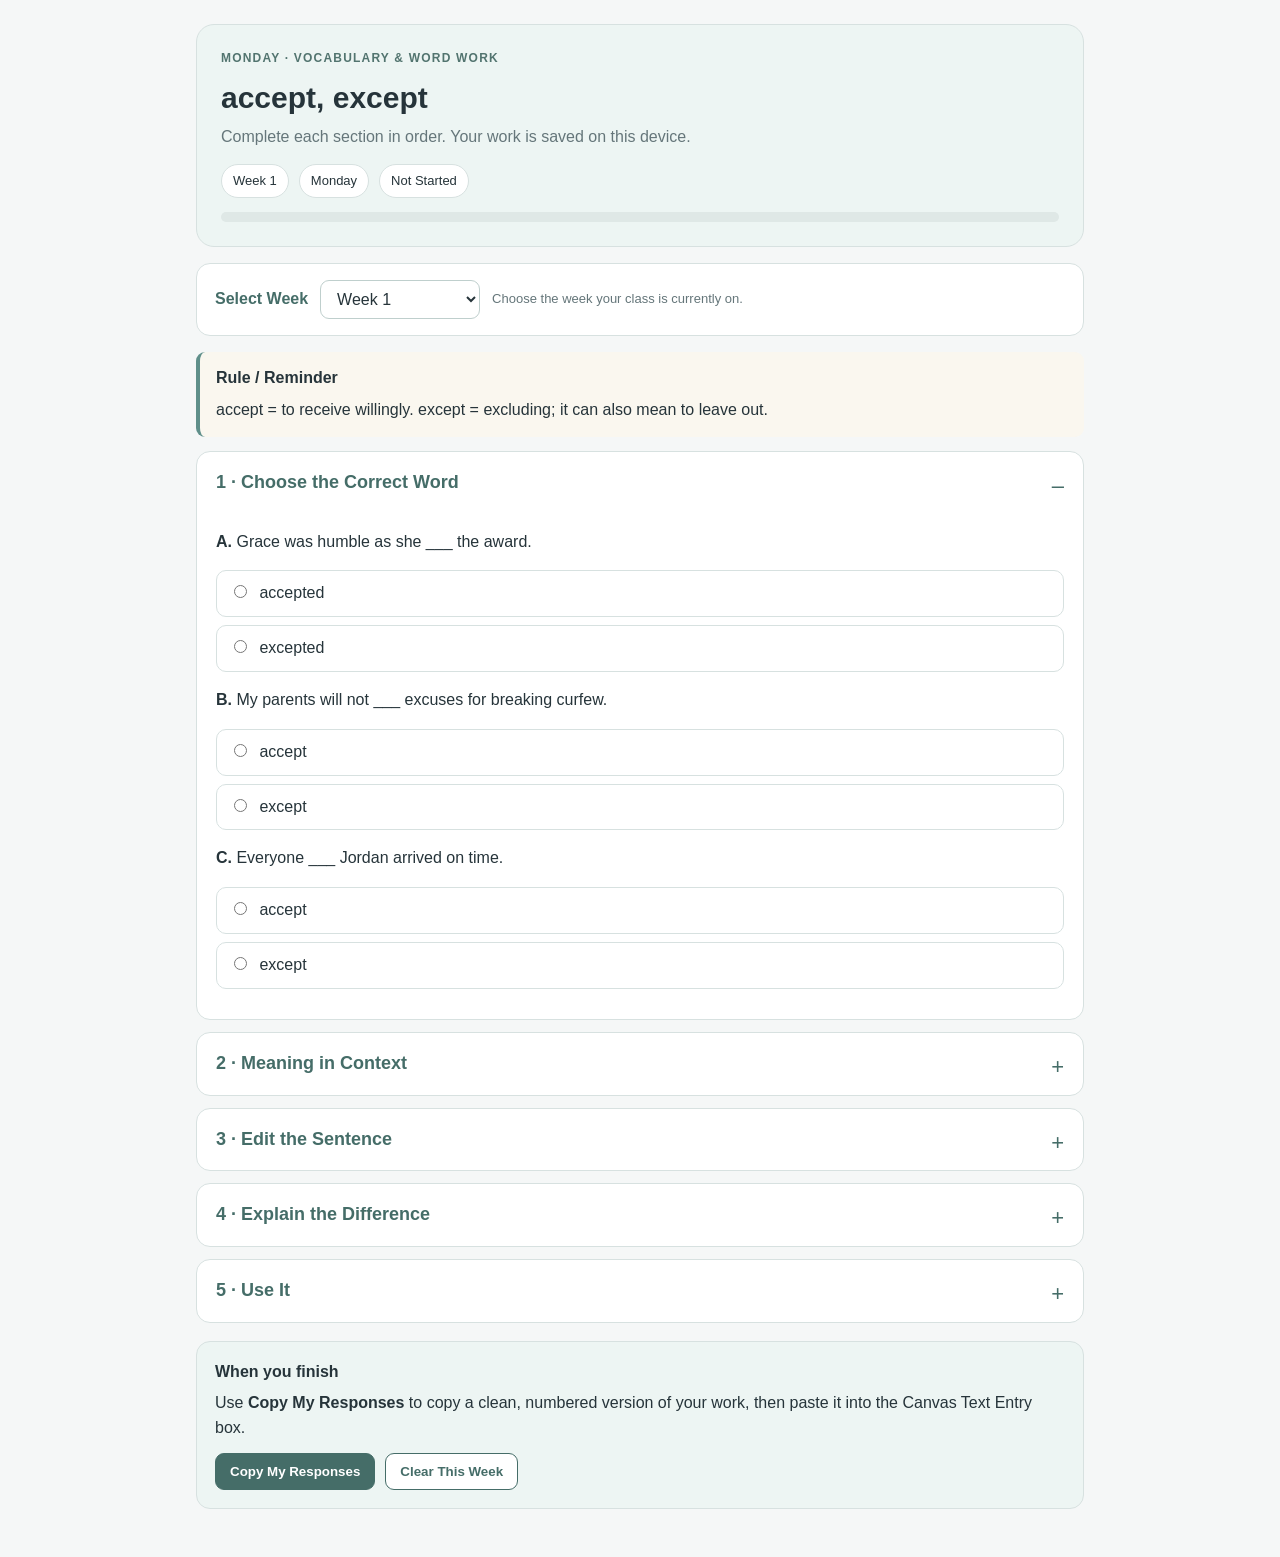
==== index.html @ 2a938ed7 "Add files via upload" ====
<!doctype html>
<html lang="en">
<head>
<meta charset="utf-8"><meta name="viewport" content="width=device-width,initial-scale=1">
<title>Monday — Vocabulary & Word Work</title>
<style>
:root{--ink:#26343a;--muted:#65767a;--line:#d7e1e0;--soft:#edf5f3;--cream:#faf7ef;--panel:#fff;--accent:#456d68;--accent2:#5f8f8a}
*{box-sizing:border-box}body{margin:0;background:#f5f7f7;color:var(--ink);font-family:Arial,Helvetica,sans-serif;line-height:1.55}.wrap{max-width:920px;margin:auto;padding:24px 16px 48px}.hero{background:var(--soft);border:1px solid var(--line);border-radius:18px;padding:24px;margin-bottom:16px}.kicker{font-size:12px;font-weight:800;letter-spacing:1.2px;text-transform:uppercase;color:#52746f}h1{font-size:30px;margin:7px 0 4px}.sub{margin:0;color:var(--muted)}.meta{margin-top:14px;display:flex;gap:10px;flex-wrap:wrap}.pill{background:#fff;border:1px solid var(--line);border-radius:999px;padding:6px 11px;font-size:13px}.progress-shell{height:10px;background:#dfe8e6;border-radius:999px;overflow:hidden;margin-top:14px}.progress{height:100%;width:0;background:var(--accent2);transition:width .2s}.note{background:var(--cream);border-left:4px solid var(--accent2);padding:14px 16px;border-radius:9px;margin:14px 0}.card{background:#fff;border:1px solid var(--line);border-radius:14px;margin:12px 0;overflow:hidden}.card summary{padding:17px 19px;cursor:pointer;font-weight:800;font-size:18px;color:var(--accent);list-style:none}.card summary::-webkit-details-marker{display:none}.card summary:after{content:'+';float:right;font-size:22px;font-weight:400}.card[open] summary:after{content:'–'}.content{padding:0 19px 20px}.options{display:grid;gap:8px;margin:10px 0}.choice{display:block;border:1px solid var(--line);background:#fff;border-radius:10px;padding:10px 12px;cursor:pointer}.choice:hover{background:#f7faf9}.choice input{margin-right:8px}textarea{width:100%;border:1px solid #ccd8d6;border-radius:9px;padding:10px 11px;font:inherit;background:#fff;min-height:84px;resize:vertical}.footerbox{background:var(--soft);border:1px solid var(--line);border-radius:14px;padding:18px;margin-top:18px}.actions{display:flex;gap:10px;flex-wrap:wrap;margin-top:12px}button{border:1px solid var(--accent);background:var(--accent);color:#fff;border-radius:9px;padding:10px 14px;font-weight:800;cursor:pointer}button.secondary{background:#fff;color:var(--accent)}.toast{display:none;margin-top:10px;font-size:13px;color:var(--accent);font-weight:700}.weekpick{background:#fff;border:1px solid var(--line);border-radius:14px;padding:16px 18px;margin-bottom:16px;display:flex;align-items:center;gap:12px;flex-wrap:wrap}.weekpick label{font-weight:800;color:var(--accent)}.weekpick select{min-width:160px;border:1px solid #bfcfcd;border-radius:9px;padding:9px 12px;font:inherit;background:#fff;color:var(--ink)}@media(max-width:600px){h1{font-size:25px}.wrap{padding:14px 10px 36px}.hero{padding:18px}}
</style>
</head>
<body><div class="wrap">
<section class="hero"><div class="kicker">Monday · Vocabulary &amp; Word Work</div><h1 id="title">Loading…</h1><p class="sub">Complete each section in order. Your work is saved on this device.</p><div class="meta"><span class="pill" id="weekPill">Week —</span><span class="pill">Monday</span><span class="pill" id="statusPill">Not Started</span></div><div class="progress-shell"><div class="progress" id="progress"></div></div></section>
<section class="weekpick"><label for="weekSelect">Select Week</label><select id="weekSelect" aria-label="Select week"></select><span style="font-size:13px;color:var(--muted)">Choose the week your class is currently on.</span></section>
<div id="activity"></div>
<section class="footerbox"><strong>When you finish</strong><p style="margin:6px 0 0">Use <strong>Copy My Responses</strong> to copy a clean, numbered version of your work, then paste it into the Canvas Text Entry box.</p><div class="actions"><button id="copyBtn" type="button">Copy My Responses</button><button id="clearBtn" class="secondary" type="button">Clear This Week</button></div><div class="toast" id="toast">Copied! Paste your responses into Canvas.</div></section>
</div>
<script>
const weeks=[
['accept, except','accept = to receive willingly. except = excluding; it can also mean to leave out.',[
['Choose the Correct Word','mcset',[['Grace was humble as she ___ the award.','accepted','excepted'],['My parents will not ___ excuses for breaking curfew.','accept','except'],['Everyone ___ Jordan arrived on time.','accept','except']]],
['Meaning in Context','mc','Which sentence uses except as a preposition meaning excluding?',['I accept your apology.','Everyone except Maya finished.','The coach excepted one player from the rule.','Please accept the package.']],
['Edit the Sentence','text','Correct the word choice: All of my classes accept science meet today.'],['Explain the Difference','text','In one or two sentences, explain how accept and except differ.'],['Use It','text','Write one original sentence that uses both accept and except correctly.']]],
['advice, advise','advice is a noun: a suggestion or opinion. advise is a verb: to give advice.',[
['Choose the Correct Word','mcset',[['My ___ is to reread the question before answering.','advice','advise'],['I strongly ___ you to use evidence from the passage.','advice','advise'],['It is easier to give ___ than to follow it.','advice','advise']]],
['Grammar Connection','mc','Which clue best proves that advise belongs in “Teachers advise students to reread directions”?',['The blank names a person.','The sentence needs an action verb.','The sentence needs a possessive noun.','The blank follows an adjective.']],
['Revise','text','Correct the word choice: The counselor gave me useful advise about my schedule.'],['Apply in Context','text','A student says, “I advice you to slow down.” Rewrite the sentence and briefly explain the change.'],['Use It','text','Write two short sentences: one using advice and one using advise.']]],
['affect, effect','affect is usually a verb meaning to influence. effect is usually a noun meaning a result.',[
['Choose the Correct Word','mcset',[['The author’s imagery has a powerful ___ on the mood.','affect','effect'],['A character’s experiences can ___ how the character responds to conflict.','affect','effect'],['One ___ of the decision is the loss of trust.','affect','effect']]],
['Which Explanation Works?','mc','Lack of sleep can affect a student’s ability to concentrate. Why is affect correct?',['It names a result.','It shows how one thing influences another.','It describes a noun.','It shows ownership.']],['Edit the Sentence','text','Correct the sentence: The new attendance policy had a positive affect on attendance.'],['Apply It to Reading','text','Maya sees a huge audience and suddenly forgets her opening lines. Complete and explain: Seeing the audience began to ___ Maya’s ability to remember her speech.'],['Use It','text','Write one original sentence using effect correctly as a noun.']]],
['fewer, less','Use fewer with things you can count individually. Use less with amounts that are not usually counted one by one.',[
['Choose the Correct Word','mcset',[['There were ___ questions on this quiz than on the last one.','fewer','less'],['I have ___ time to finish today.','fewer','less'],['The revised paragraph contains ___ errors.','fewer','less']]],['Test the Rule','mc','Which phrase correctly uses less?',['less students','less mistakes','less evidence','less paragraphs']],['Edit','text','Correct the sentence: The second draft has less sentence fragments.'],['Explain','text','Why is “less evidence” usually correct even though pieces of evidence can sometimes be counted?'],['Use It','text','Write one sentence using fewer and one using less.']]],
['good, well','good is usually an adjective. well is usually an adverb, though well can also mean healthy.',[
['Choose the Correct Word','mcset',[['She explained the evidence very ___.','good','well'],['That is a ___ example of characterization.','good','well'],['After resting, he finally felt ___.','good','well']]],['Grammar Connection','mc','Why is well correct in “The author develops the idea well”?',['It modifies the noun author.','It modifies the verb develops.','It replaces a pronoun.','It shows possession.']],['Edit','text','Correct the sentence: The student did good on the revision task.'],['Analyze','text','Explain why both “a good writer” and “writes well” are correct.'],['Use It','text','Write a sentence that correctly uses both good and well.']]],
['imply, infer','A writer or speaker implies by hinting. A reader or listener infers by drawing a conclusion from clues.',[
['Choose the Correct Word','mcset',[['From your reaction, I ___ that you disagree.','imply','infer'],['The narrator’s tone may ___ that she is frustrated.','imply','infer'],['Readers can ___ the character is nervous from his actions.','imply','infer']]],['STAAR Connection','mc','A question asks what the reader can infer. What should you do?',['Find what the author states word-for-word.','Combine text clues with logical reasoning.','Choose the longest answer.','Use only personal experience.']],['Edit','text','Correct the sentence: The author infers that the town is becoming unsafe.'],['Evidence','text','A character keeps checking the clock, taps a pencil, and asks when the bus arrives. What can you infer? Cite one clue.'],['Use It','text','Write one sentence using imply and one using infer.']]],
['its, it’s','its shows possession. it’s is a contraction meaning it is.',[
['Choose the Correct Word','mcset',[['The article develops ___ central idea through examples.','its','it’s'],['___ clear that the narrator has changed.','Its','It’s'],['The company corrected ___ mistake.','its','it’s']]],['Quick Test','mc','Which substitution is the best way to test whether it’s is correct?',['Replace it with they are.','Replace it with it is.','Replace it with its own.','Replace it with there is.']],['Edit','text','Correct the sentence: The poem uses it’s final image to reinforce the theme.'],['Explain','text','Why does the possessive form its NOT use an apostrophe?'],['Use It','text','Write one sentence that correctly uses both its and it’s.']]],
['lay, lie','lay means to put or place something and takes an object. lie means to recline or rest.',[
['Choose the Correct Word','mcset',[['Please ___ the book on the desk.','lay','lie'],['I need to ___ down for a few minutes.','lay','lie'],['The valleys ___ below the mountains.','lay','lie']]],['Grammar Connection','mc','Which sentence needs lay because the verb has a direct object?',['I want to ___ down.','The papers ___ on the table.','Please ___ your phone beside the notebook.','The dog likes to ___ by the door.']],['Edit','text','Correct the sentence: I am going to lay down after practice.'],['Analyze','text','In “Lay the folder on my desk,” identify the object receiving the action.'],['Use It','text','Write one sentence with lay and one with lie.']]],
['than, then','than is used in comparisons. then refers to time, sequence, or what happens next.',[
['Choose the Correct Word','mcset',[['This passage is longer ___ the first one.','than','then'],['Read the question, ___ return to the text.','than','then'],['The evidence is stronger ___ the original claim.','than','then']]],['Meaning Check','mc','Which sentence uses then to show sequence?',['Her claim is stronger then his.','Finish the paragraph, then revise it.','The poem is shorter then the article.','This answer is clearer then that one.']],['Edit','text','Correct the sentence: First identify the claim; than locate the strongest evidence.'],['Explain','text','Explain the difference between comparison and sequence using than and then.'],['Use It','text','Write one sentence that correctly uses both than and then.']]],
['Prefixes: With, Together','The prefixes con-, com-, and cor- can mean with or together.',[
['Build the Words','text','Complete these words by adding con-, com-, or cor-: ___respond, ___promise, ___ference, ___tributed.'],['Meaning From Parts','mc','Which word most clearly suggests ideas being brought together for discussion?',['conference','decay','reopen','subterranean']],['Context','text','Complete and explain: The map symbols ___respond with the symbols in the chart.'],['Word Analysis','text','Break down contribute as far as you can. What idea does the prefix con- add to the word?'],['Transfer','text','Write one additional word beginning with con-, com-, or cor-. Explain how the prefix contributes to its meaning.']]],
['Prefixes: Toward','The prefix ad- means to or toward. Its spelling can change before certain roots, as in affix or assemble.',[
['Use the Word Bank','text','Use adapt, admit, and adhere to complete: (a) Metal will ___ to wood. (b) It took time to ___ to the climate. (c) He refused to ___ his role.'],['Prefix Meaning','mc','Which explanation best connects ad- to the meaning of adhere?',['to move away from','to stick toward or to something','to repeat an action','to place under something']],['Spelling Shift','text','The prefix ad- changes form in words such as affix and assemble. What stays the same even when the spelling changes?'],['Context Clue','text','A student moves to a new school and gradually changes routines to fit the new schedule. Which ad- word best describes this process, and why?'],['Transfer','text','Write another word that begins with ad-, af-, as-, or a related form. Explain what you think the prefix contributes.']]],
['Prefixes: Away, Apart','de- can mean from, down, or away. di-/dis- can mean apart.',[
['Build the Words','text','Complete the words: ___vert my attention; ___ported from the country; fruit ___cayed; music can ___pel loneliness.'],['Meaning From Parts','mc','Which word most clearly contains the idea of sending something away?',['deport','conference','adhere','reopen']],['Context','text','Explain how the prefix helps you understand divert in the sentence “Do not divert my attention.”'],['Word Family','text','Choose one word beginning with de- or dis- and break it into prefix + base/root. Infer its meaning.'],['Transfer','text','Write a sentence using a de- or dis- word whose prefix meaning is visible in context.']]],
['Prefixes: Through, Back','per- can mean through. re- can mean back or again.',[
['Build the Words','text','Complete the words: ___mission, ___fume, ___opened, ___pellent.'],['Meaning From Parts','mc','In reopened, what does re- contribute?',['under','again','together','without']],['Context','text','New evidence caused the case to be reopened. Explain how the prefix changes the meaning of opened.'],['Compare','text','Compare reread and review. In which word is the meaning “again” most obvious from the prefix?'],['Transfer','text','Create a sentence using a re- word that clearly means doing something again.']]],
['Supplying Prefixes','A prefix can provide a strong clue to a word’s meaning. Use the definition to determine the missing prefix.',[
['Build From Definitions','text','Complete: a talk by one person = ___logue; an animal with four legs = ___ruped; something under the earth = ___terranean.'],['Analyze','mc','Which prefix in subterranean most directly signals the meaning under?',['sub-','inter-','mono-','quad-']],['Infer','text','Without using a dictionary, infer the meaning of monologue from its word parts.'],['Apply','text','A student encounters quadrilateral on a test. How could knowledge of quad- help?'],['Transfer','text','Choose one unfamiliar-looking word with a prefix. Break it apart and make a reasonable meaning prediction.']]],
['Spelling Adverb Suffixes','The suffix -ly commonly forms adverbs. Words ending in -c often add -ally.',[
['Form the Adverbs','text','Change these to adverbs: electric, formal, frantic, magic, beautiful.'],['Spot the Pattern','mc','Which word follows the -c → -ally pattern?',['beautifully','formally','magically','freely']],['Edit','text','Correct the spelling: The speaker responded dramaticly to the announcement.'],['Grammar Connection','text','In “She answered confidently,” what word does confidently modify, and what part of speech is it?'],['Transfer','text','Write a sentence using an -ly adverb that clearly modifies a verb.']]],
['Practicing with Suffixes','Suffixes can change both a word’s meaning and its part of speech.',[
['Build the Words','text','Form the words: one who writes novels; without help; one who works for someone else; the quality of being kind.'],['Part of Speech','mc','What part of speech is kindness?',['noun','verb','adjective','adverb']],['Compare','text','Compare helpful and helpless. How does changing the suffix change the meaning?'],['Word Family','text','Create at least three words from the base help by changing or adding suffixes. Label each part of speech.'],['Transfer','text','Explain why recognizing suffixes can help you answer vocabulary-in-context questions.']]],
['Suffixes & Parts of Speech','Suffixes often signal whether a word functions as a noun, verb, adjective, or adverb.',[
['Identify','text','Identify the part of speech of these target words: stardom, lighten, skillfully, homeward, imaginative, adorable, ability.'],['Pattern','mc','Which suffix most strongly signals an adverb in skillfully?',['-ful','-ly','-dom','-ity']],['Analyze','text','Break imaginative into base + suffix as far as you can. What part of speech does the final form usually create?'],['Context','text','In “We can lighten the load,” explain how the suffix helps turn light into an action word.'],['Transfer','text','Choose a word from your current reading and identify a suffix. Predict the word’s part of speech from the suffix, then check the sentence.']]],
['Building Words with Suffixes','A single base can produce several related words when different suffixes are added.',[
['Build From Definitions','text','Create: one who hypnotizes; to put into a trance; having a trancelike effect; state of being friends; without friends.'],['Word Family','mc','Which word is a verb?',['hypnotist','hypnotize','hypnotic','friendship']],['Compare Meaning','text','Compare friendship and friendless. How do the suffixes change the relationship to the base friend?'],['Infer an Unfamiliar Word','text','Suppose you see powerless in a passage. Break it into meaningful parts and infer the meaning.'],['Transfer','text','Choose one base word and create three related words by changing the suffix. Explain how each meaning or part of speech changes.']]]
];
let weekNum=1,data=null,key='';
const activity=document.getElementById('activity');
const weekSelect=document.getElementById('weekSelect');
for(let i=1;i<=18;i++){const o=document.createElement('option');o.value=i;o.textContent='Week '+i;weekSelect.appendChild(o)}
const savedWeek=parseInt(localStorage.getItem('monday_selected_week')||'1',10);weekNum=(savedWeek>=1&&savedWeek<=18)?savedWeek:1;weekSelect.value=weekNum;

function addChoices(c,name,prompt,opts,field){const p=document.createElement('p');p.innerHTML=prompt;c.appendChild(p);const box=document.createElement('div');box.className='options';opts.forEach(o=>{const lab=document.createElement('label');lab.className='choice';const i=document.createElement('input');i.type='radio';i.name=name;i.value=o;i.dataset.field=field;lab.appendChild(i);lab.appendChild(document.createTextNode(' '+o));box.appendChild(lab)});c.appendChild(box)}
function state(){try{return JSON.parse(localStorage.getItem(key)||'{}')}catch(e){return{}}}
function save(){const st={};document.querySelectorAll('[data-field]').forEach(e=>{if(e.type==='radio'){if(e.checked)st[e.dataset.field]=e.value}else st[e.dataset.field]=e.value});localStorage.setItem(key,JSON.stringify(st));progress()}
function restore(){const st=state();document.querySelectorAll('[data-field]').forEach(e=>{if(e.type==='radio')e.checked=st[e.dataset.field]===e.value;else if(st[e.dataset.field]!=null)e.value=st[e.dataset.field]});progress()}
function progress(){const fs=[...new Set([...document.querySelectorAll('[data-field]')].map(x=>x.dataset.field))];let done=0;fs.forEach(f=>{const es=[...document.querySelectorAll('[data-field="'+f+'"]')];if(es[0].type==='radio'){if(es.some(e=>e.checked))done++}else if((es[0].value||'').trim())done++});const pct=fs.length?Math.round(done/fs.length*100):0;document.getElementById('progress').style.width=pct+'%';document.getElementById('statusPill').textContent=pct===0?'Not Started':pct===100?'Completed':'In Progress'}
function renderWeek(n){
  weekNum=n;data=weeks[weekNum-1];key='monday_bellringer_manual_w'+weekNum;localStorage.setItem('monday_selected_week',String(weekNum));
  document.getElementById('title').textContent=data[0];document.getElementById('weekPill').textContent='Week '+weekNum;activity.innerHTML='';
  const note=document.createElement('div');note.className='note';note.innerHTML='<strong>Rule / Reminder</strong><p style="margin:7px 0 0">'+data[1]+'</p>';activity.appendChild(note);
  data[2].forEach((part,idx)=>{const d=document.createElement('details');d.className='card';if(idx===0)d.open=true;const sm=document.createElement('summary');sm.textContent=(idx+1)+' · '+part[0];d.appendChild(sm);const c=document.createElement('div');c.className='content';if(part[1]==='mcset'){part[2].forEach((it,j)=>addChoices(c,'w'+weekNum+'p'+idx+'q'+j,'<strong>'+String.fromCharCode(65+j)+'.</strong> '+it[0],[it[1],it[2]],'p'+idx+'q'+j))}else if(part[1]==='mc'){addChoices(c,'w'+weekNum+'p'+idx,part[2],part[3],'p'+idx)}else{const p=document.createElement('p');p.textContent=part[2];c.appendChild(p);const t=document.createElement('textarea');t.placeholder='Type your response here.';t.dataset.field='p'+idx;c.appendChild(t)}d.appendChild(c);activity.appendChild(d)});
  restore();window.scrollTo({top:0,behavior:'smooth'});
}
document.addEventListener('input',save);document.addEventListener('change',e=>{if(e.target===weekSelect){renderWeek(parseInt(e.target.value,10))}else save()});
function collect(){let out=['Monday — Vocabulary & Word Work','Week '+weekNum+' — '+data[0],''];data[2].forEach((part,idx)=>{out.push((idx+1)+' · '+part[0]);if(part[1]==='mcset'){part[2].forEach((it,j)=>{const e=document.querySelector('[data-field="p'+idx+'q'+j+'"]:checked');out.push(String.fromCharCode(65+j)+'. '+(e?e.value:'[no response]'))})}else if(part[1]==='mc'){const e=document.querySelector('[data-field="p'+idx+'"]:checked');out.push(e?e.value:'[no response]')}else{const e=document.querySelector('[data-field="p'+idx+'"]');out.push(e&&e.value.trim()?e.value.trim():'[no response]')}out.push('')});return out.join('\n')}
document.getElementById('copyBtn').onclick=async()=>{try{await navigator.clipboard.writeText(collect());const t=document.getElementById('toast');t.style.display='block';setTimeout(()=>t.style.display='none',2500)}catch(e){alert('Copy was blocked by the browser. Select your responses manually.')}};
document.getElementById('clearBtn').onclick=()=>{if(confirm('Clear all responses for Week '+weekNum+'?')){localStorage.removeItem(key);document.querySelectorAll('textarea').forEach(x=>x.value='');document.querySelectorAll('input[type=radio]').forEach(x=>x.checked=false);progress()}};
renderWeek(weekNum);
</script></body></html>
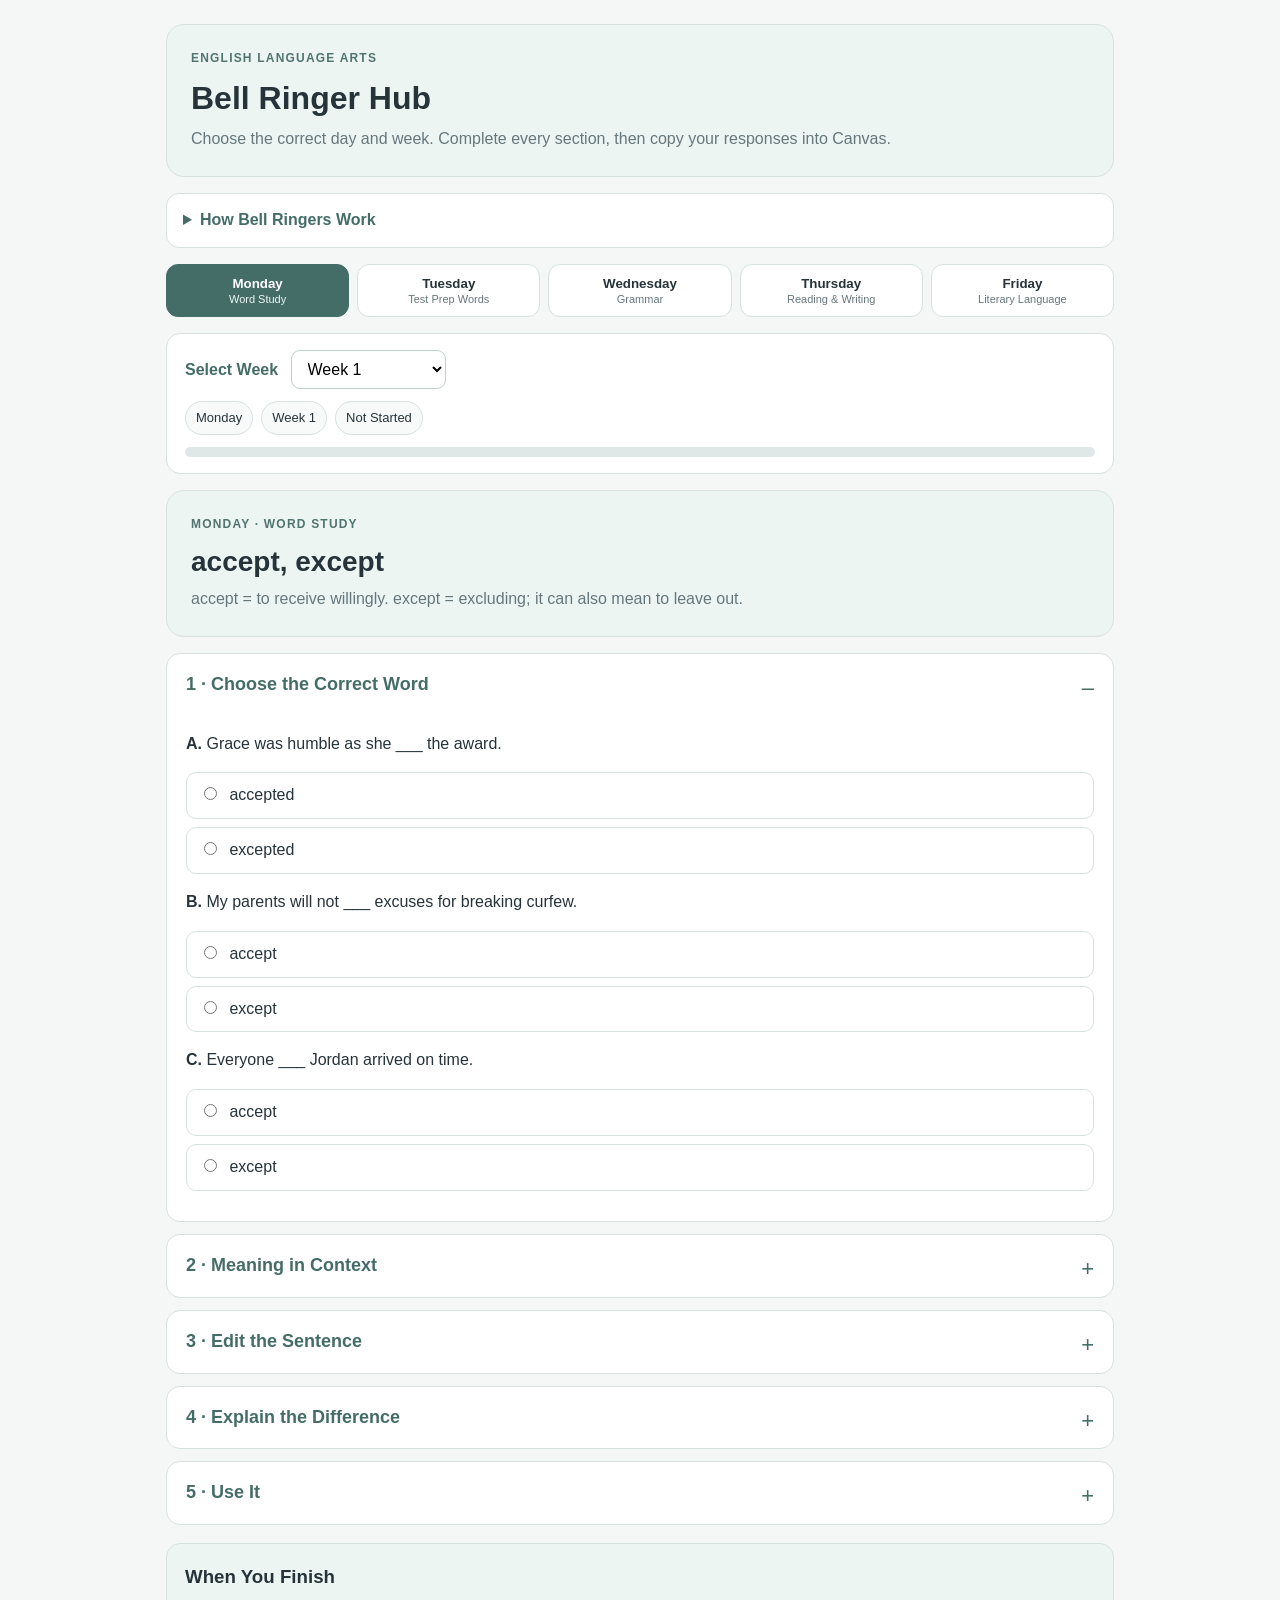
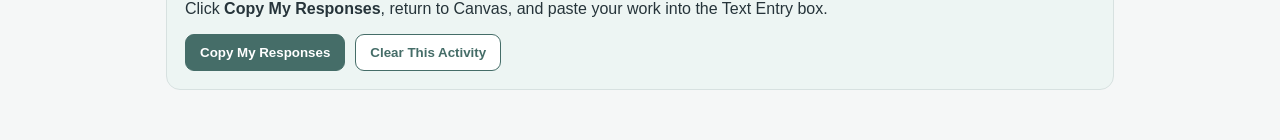
==== commit 1268b0cd: "Build full Bell Ringer Hub shell" ====
--- a/index.html
+++ b/index.html
@@ -1,84 +1,74 @@
 <!doctype html>
 <html lang="en">
 <head>
-<meta charset="utf-8"><meta name="viewport" content="width=device-width,initial-scale=1">
-<title>Monday — Vocabulary & Word Work</title>
-<style>
-:root{--ink:#26343a;--muted:#65767a;--line:#d7e1e0;--soft:#edf5f3;--cream:#faf7ef;--panel:#fff;--accent:#456d68;--accent2:#5f8f8a}
-*{box-sizing:border-box}body{margin:0;background:#f5f7f7;color:var(--ink);font-family:Arial,Helvetica,sans-serif;line-height:1.55}.wrap{max-width:920px;margin:auto;padding:24px 16px 48px}.hero{background:var(--soft);border:1px solid var(--line);border-radius:18px;padding:24px;margin-bottom:16px}.kicker{font-size:12px;font-weight:800;letter-spacing:1.2px;text-transform:uppercase;color:#52746f}h1{font-size:30px;margin:7px 0 4px}.sub{margin:0;color:var(--muted)}.meta{margin-top:14px;display:flex;gap:10px;flex-wrap:wrap}.pill{background:#fff;border:1px solid var(--line);border-radius:999px;padding:6px 11px;font-size:13px}.progress-shell{height:10px;background:#dfe8e6;border-radius:999px;overflow:hidden;margin-top:14px}.progress{height:100%;width:0;background:var(--accent2);transition:width .2s}.note{background:var(--cream);border-left:4px solid var(--accent2);padding:14px 16px;border-radius:9px;margin:14px 0}.card{background:#fff;border:1px solid var(--line);border-radius:14px;margin:12px 0;overflow:hidden}.card summary{padding:17px 19px;cursor:pointer;font-weight:800;font-size:18px;color:var(--accent);list-style:none}.card summary::-webkit-details-marker{display:none}.card summary:after{content:'+';float:right;font-size:22px;font-weight:400}.card[open] summary:after{content:'–'}.content{padding:0 19px 20px}.options{display:grid;gap:8px;margin:10px 0}.choice{display:block;border:1px solid var(--line);background:#fff;border-radius:10px;padding:10px 12px;cursor:pointer}.choice:hover{background:#f7faf9}.choice input{margin-right:8px}textarea{width:100%;border:1px solid #ccd8d6;border-radius:9px;padding:10px 11px;font:inherit;background:#fff;min-height:84px;resize:vertical}.footerbox{background:var(--soft);border:1px solid var(--line);border-radius:14px;padding:18px;margin-top:18px}.actions{display:flex;gap:10px;flex-wrap:wrap;margin-top:12px}button{border:1px solid var(--accent);background:var(--accent);color:#fff;border-radius:9px;padding:10px 14px;font-weight:800;cursor:pointer}button.secondary{background:#fff;color:var(--accent)}.toast{display:none;margin-top:10px;font-size:13px;color:var(--accent);font-weight:700}.weekpick{background:#fff;border:1px solid var(--line);border-radius:14px;padding:16px 18px;margin-bottom:16px;display:flex;align-items:center;gap:12px;flex-wrap:wrap}.weekpick label{font-weight:800;color:var(--accent)}.weekpick select{min-width:160px;border:1px solid #bfcfcd;border-radius:9px;padding:9px 12px;font:inherit;background:#fff;color:var(--ink)}@media(max-width:600px){h1{font-size:25px}.wrap{padding:14px 10px 36px}.hero{padding:18px}}
-</style>
+<meta charset="utf-8">
+<meta name="viewport" content="width=device-width,initial-scale=1">
+<title>ELA Bell Ringer Hub</title>
+<link rel="stylesheet" href="styles.css">
 </head>
-<body><div class="wrap">
-<section class="hero"><div class="kicker">Monday · Vocabulary &amp; Word Work</div><h1 id="title">Loading…</h1><p class="sub">Complete each section in order. Your work is saved on this device.</p><div class="meta"><span class="pill" id="weekPill">Week —</span><span class="pill">Monday</span><span class="pill" id="statusPill">Not Started</span></div><div class="progress-shell"><div class="progress" id="progress"></div></div></section>
-<section class="weekpick"><label for="weekSelect">Select Week</label><select id="weekSelect" aria-label="Select week"></select><span style="font-size:13px;color:var(--muted)">Choose the week your class is currently on.</span></section>
-<div id="activity"></div>
-<section class="footerbox"><strong>When you finish</strong><p style="margin:6px 0 0">Use <strong>Copy My Responses</strong> to copy a clean, numbered version of your work, then paste it into the Canvas Text Entry box.</p><div class="actions"><button id="copyBtn" type="button">Copy My Responses</button><button id="clearBtn" class="secondary" type="button">Clear This Week</button></div><div class="toast" id="toast">Copied! Paste your responses into Canvas.</div></section>
-</div>
-<script>
-const weeks=[
-['accept, except','accept = to receive willingly. except = excluding; it can also mean to leave out.',[
-['Choose the Correct Word','mcset',[['Grace was humble as she ___ the award.','accepted','excepted'],['My parents will not ___ excuses for breaking curfew.','accept','except'],['Everyone ___ Jordan arrived on time.','accept','except']]],
-['Meaning in Context','mc','Which sentence uses except as a preposition meaning excluding?',['I accept your apology.','Everyone except Maya finished.','The coach excepted one player from the rule.','Please accept the package.']],
-['Edit the Sentence','text','Correct the word choice: All of my classes accept science meet today.'],['Explain the Difference','text','In one or two sentences, explain how accept and except differ.'],['Use It','text','Write one original sentence that uses both accept and except correctly.']]],
-['advice, advise','advice is a noun: a suggestion or opinion. advise is a verb: to give advice.',[
-['Choose the Correct Word','mcset',[['My ___ is to reread the question before answering.','advice','advise'],['I strongly ___ you to use evidence from the passage.','advice','advise'],['It is easier to give ___ than to follow it.','advice','advise']]],
-['Grammar Connection','mc','Which clue best proves that advise belongs in “Teachers advise students to reread directions”?',['The blank names a person.','The sentence needs an action verb.','The sentence needs a possessive noun.','The blank follows an adjective.']],
-['Revise','text','Correct the word choice: The counselor gave me useful advise about my schedule.'],['Apply in Context','text','A student says, “I advice you to slow down.” Rewrite the sentence and briefly explain the change.'],['Use It','text','Write two short sentences: one using advice and one using advise.']]],
-['affect, effect','affect is usually a verb meaning to influence. effect is usually a noun meaning a result.',[
-['Choose the Correct Word','mcset',[['The author’s imagery has a powerful ___ on the mood.','affect','effect'],['A character’s experiences can ___ how the character responds to conflict.','affect','effect'],['One ___ of the decision is the loss of trust.','affect','effect']]],
-['Which Explanation Works?','mc','Lack of sleep can affect a student’s ability to concentrate. Why is affect correct?',['It names a result.','It shows how one thing influences another.','It describes a noun.','It shows ownership.']],['Edit the Sentence','text','Correct the sentence: The new attendance policy had a positive affect on attendance.'],['Apply It to Reading','text','Maya sees a huge audience and suddenly forgets her opening lines. Complete and explain: Seeing the audience began to ___ Maya’s ability to remember her speech.'],['Use It','text','Write one original sentence using effect correctly as a noun.']]],
-['fewer, less','Use fewer with things you can count individually. Use less with amounts that are not usually counted one by one.',[
-['Choose the Correct Word','mcset',[['There were ___ questions on this quiz than on the last one.','fewer','less'],['I have ___ time to finish today.','fewer','less'],['The revised paragraph contains ___ errors.','fewer','less']]],['Test the Rule','mc','Which phrase correctly uses less?',['less students','less mistakes','less evidence','less paragraphs']],['Edit','text','Correct the sentence: The second draft has less sentence fragments.'],['Explain','text','Why is “less evidence” usually correct even though pieces of evidence can sometimes be counted?'],['Use It','text','Write one sentence using fewer and one using less.']]],
-['good, well','good is usually an adjective. well is usually an adverb, though well can also mean healthy.',[
-['Choose the Correct Word','mcset',[['She explained the evidence very ___.','good','well'],['That is a ___ example of characterization.','good','well'],['After resting, he finally felt ___.','good','well']]],['Grammar Connection','mc','Why is well correct in “The author develops the idea well”?',['It modifies the noun author.','It modifies the verb develops.','It replaces a pronoun.','It shows possession.']],['Edit','text','Correct the sentence: The student did good on the revision task.'],['Analyze','text','Explain why both “a good writer” and “writes well” are correct.'],['Use It','text','Write a sentence that correctly uses both good and well.']]],
-['imply, infer','A writer or speaker implies by hinting. A reader or listener infers by drawing a conclusion from clues.',[
-['Choose the Correct Word','mcset',[['From your reaction, I ___ that you disagree.','imply','infer'],['The narrator’s tone may ___ that she is frustrated.','imply','infer'],['Readers can ___ the character is nervous from his actions.','imply','infer']]],['STAAR Connection','mc','A question asks what the reader can infer. What should you do?',['Find what the author states word-for-word.','Combine text clues with logical reasoning.','Choose the longest answer.','Use only personal experience.']],['Edit','text','Correct the sentence: The author infers that the town is becoming unsafe.'],['Evidence','text','A character keeps checking the clock, taps a pencil, and asks when the bus arrives. What can you infer? Cite one clue.'],['Use It','text','Write one sentence using imply and one using infer.']]],
-['its, it’s','its shows possession. it’s is a contraction meaning it is.',[
-['Choose the Correct Word','mcset',[['The article develops ___ central idea through examples.','its','it’s'],['___ clear that the narrator has changed.','Its','It’s'],['The company corrected ___ mistake.','its','it’s']]],['Quick Test','mc','Which substitution is the best way to test whether it’s is correct?',['Replace it with they are.','Replace it with it is.','Replace it with its own.','Replace it with there is.']],['Edit','text','Correct the sentence: The poem uses it’s final image to reinforce the theme.'],['Explain','text','Why does the possessive form its NOT use an apostrophe?'],['Use It','text','Write one sentence that correctly uses both its and it’s.']]],
-['lay, lie','lay means to put or place something and takes an object. lie means to recline or rest.',[
-['Choose the Correct Word','mcset',[['Please ___ the book on the desk.','lay','lie'],['I need to ___ down for a few minutes.','lay','lie'],['The valleys ___ below the mountains.','lay','lie']]],['Grammar Connection','mc','Which sentence needs lay because the verb has a direct object?',['I want to ___ down.','The papers ___ on the table.','Please ___ your phone beside the notebook.','The dog likes to ___ by the door.']],['Edit','text','Correct the sentence: I am going to lay down after practice.'],['Analyze','text','In “Lay the folder on my desk,” identify the object receiving the action.'],['Use It','text','Write one sentence with lay and one with lie.']]],
-['than, then','than is used in comparisons. then refers to time, sequence, or what happens next.',[
-['Choose the Correct Word','mcset',[['This passage is longer ___ the first one.','than','then'],['Read the question, ___ return to the text.','than','then'],['The evidence is stronger ___ the original claim.','than','then']]],['Meaning Check','mc','Which sentence uses then to show sequence?',['Her claim is stronger then his.','Finish the paragraph, then revise it.','The poem is shorter then the article.','This answer is clearer then that one.']],['Edit','text','Correct the sentence: First identify the claim; than locate the strongest evidence.'],['Explain','text','Explain the difference between comparison and sequence using than and then.'],['Use It','text','Write one sentence that correctly uses both than and then.']]],
-['Prefixes: With, Together','The prefixes con-, com-, and cor- can mean with or together.',[
-['Build the Words','text','Complete these words by adding con-, com-, or cor-: ___respond, ___promise, ___ference, ___tributed.'],['Meaning From Parts','mc','Which word most clearly suggests ideas being brought together for discussion?',['conference','decay','reopen','subterranean']],['Context','text','Complete and explain: The map symbols ___respond with the symbols in the chart.'],['Word Analysis','text','Break down contribute as far as you can. What idea does the prefix con- add to the word?'],['Transfer','text','Write one additional word beginning with con-, com-, or cor-. Explain how the prefix contributes to its meaning.']]],
-['Prefixes: Toward','The prefix ad- means to or toward. Its spelling can change before certain roots, as in affix or assemble.',[
-['Use the Word Bank','text','Use adapt, admit, and adhere to complete: (a) Metal will ___ to wood. (b) It took time to ___ to the climate. (c) He refused to ___ his role.'],['Prefix Meaning','mc','Which explanation best connects ad- to the meaning of adhere?',['to move away from','to stick toward or to something','to repeat an action','to place under something']],['Spelling Shift','text','The prefix ad- changes form in words such as affix and assemble. What stays the same even when the spelling changes?'],['Context Clue','text','A student moves to a new school and gradually changes routines to fit the new schedule. Which ad- word best describes this process, and why?'],['Transfer','text','Write another word that begins with ad-, af-, as-, or a related form. Explain what you think the prefix contributes.']]],
-['Prefixes: Away, Apart','de- can mean from, down, or away. di-/dis- can mean apart.',[
-['Build the Words','text','Complete the words: ___vert my attention; ___ported from the country; fruit ___cayed; music can ___pel loneliness.'],['Meaning From Parts','mc','Which word most clearly contains the idea of sending something away?',['deport','conference','adhere','reopen']],['Context','text','Explain how the prefix helps you understand divert in the sentence “Do not divert my attention.”'],['Word Family','text','Choose one word beginning with de- or dis- and break it into prefix + base/root. Infer its meaning.'],['Transfer','text','Write a sentence using a de- or dis- word whose prefix meaning is visible in context.']]],
-['Prefixes: Through, Back','per- can mean through. re- can mean back or again.',[
-['Build the Words','text','Complete the words: ___mission, ___fume, ___opened, ___pellent.'],['Meaning From Parts','mc','In reopened, what does re- contribute?',['under','again','together','without']],['Context','text','New evidence caused the case to be reopened. Explain how the prefix changes the meaning of opened.'],['Compare','text','Compare reread and review. In which word is the meaning “again” most obvious from the prefix?'],['Transfer','text','Create a sentence using a re- word that clearly means doing something again.']]],
-['Supplying Prefixes','A prefix can provide a strong clue to a word’s meaning. Use the definition to determine the missing prefix.',[
-['Build From Definitions','text','Complete: a talk by one person = ___logue; an animal with four legs = ___ruped; something under the earth = ___terranean.'],['Analyze','mc','Which prefix in subterranean most directly signals the meaning under?',['sub-','inter-','mono-','quad-']],['Infer','text','Without using a dictionary, infer the meaning of monologue from its word parts.'],['Apply','text','A student encounters quadrilateral on a test. How could knowledge of quad- help?'],['Transfer','text','Choose one unfamiliar-looking word with a prefix. Break it apart and make a reasonable meaning prediction.']]],
-['Spelling Adverb Suffixes','The suffix -ly commonly forms adverbs. Words ending in -c often add -ally.',[
-['Form the Adverbs','text','Change these to adverbs: electric, formal, frantic, magic, beautiful.'],['Spot the Pattern','mc','Which word follows the -c → -ally pattern?',['beautifully','formally','magically','freely']],['Edit','text','Correct the spelling: The speaker responded dramaticly to the announcement.'],['Grammar Connection','text','In “She answered confidently,” what word does confidently modify, and what part of speech is it?'],['Transfer','text','Write a sentence using an -ly adverb that clearly modifies a verb.']]],
-['Practicing with Suffixes','Suffixes can change both a word’s meaning and its part of speech.',[
-['Build the Words','text','Form the words: one who writes novels; without help; one who works for someone else; the quality of being kind.'],['Part of Speech','mc','What part of speech is kindness?',['noun','verb','adjective','adverb']],['Compare','text','Compare helpful and helpless. How does changing the suffix change the meaning?'],['Word Family','text','Create at least three words from the base help by changing or adding suffixes. Label each part of speech.'],['Transfer','text','Explain why recognizing suffixes can help you answer vocabulary-in-context questions.']]],
-['Suffixes & Parts of Speech','Suffixes often signal whether a word functions as a noun, verb, adjective, or adverb.',[
-['Identify','text','Identify the part of speech of these target words: stardom, lighten, skillfully, homeward, imaginative, adorable, ability.'],['Pattern','mc','Which suffix most strongly signals an adverb in skillfully?',['-ful','-ly','-dom','-ity']],['Analyze','text','Break imaginative into base + suffix as far as you can. What part of speech does the final form usually create?'],['Context','text','In “We can lighten the load,” explain how the suffix helps turn light into an action word.'],['Transfer','text','Choose a word from your current reading and identify a suffix. Predict the word’s part of speech from the suffix, then check the sentence.']]],
-['Building Words with Suffixes','A single base can produce several related words when different suffixes are added.',[
-['Build From Definitions','text','Create: one who hypnotizes; to put into a trance; having a trancelike effect; state of being friends; without friends.'],['Word Family','mc','Which word is a verb?',['hypnotist','hypnotize','hypnotic','friendship']],['Compare Meaning','text','Compare friendship and friendless. How do the suffixes change the relationship to the base friend?'],['Infer an Unfamiliar Word','text','Suppose you see powerless in a passage. Break it into meaningful parts and infer the meaning.'],['Transfer','text','Choose one base word and create three related words by changing the suffix. Explain how each meaning or part of speech changes.']]]
-];
-let weekNum=1,data=null,key='';
-const activity=document.getElementById('activity');
-const weekSelect=document.getElementById('weekSelect');
-for(let i=1;i<=18;i++){const o=document.createElement('option');o.value=i;o.textContent='Week '+i;weekSelect.appendChild(o)}
-const savedWeek=parseInt(localStorage.getItem('monday_selected_week')||'1',10);weekNum=(savedWeek>=1&&savedWeek<=18)?savedWeek:1;weekSelect.value=weekNum;
+<body>
+<main class="wrap">
+  <section class="hero">
+    <div class="kicker">English Language Arts</div>
+    <h1>Bell Ringer Hub</h1>
+    <p class="sub">Choose the correct day and week. Complete every section, then copy your responses into Canvas.</p>
+  </section>
 
-function addChoices(c,name,prompt,opts,field){const p=document.createElement('p');p.innerHTML=prompt;c.appendChild(p);const box=document.createElement('div');box.className='options';opts.forEach(o=>{const lab=document.createElement('label');lab.className='choice';const i=document.createElement('input');i.type='radio';i.name=name;i.value=o;i.dataset.field=field;lab.appendChild(i);lab.appendChild(document.createTextNode(' '+o));box.appendChild(lab)});c.appendChild(box)}
-function state(){try{return JSON.parse(localStorage.getItem(key)||'{}')}catch(e){return{}}}
-function save(){const st={};document.querySelectorAll('[data-field]').forEach(e=>{if(e.type==='radio'){if(e.checked)st[e.dataset.field]=e.value}else st[e.dataset.field]=e.value});localStorage.setItem(key,JSON.stringify(st));progress()}
-function restore(){const st=state();document.querySelectorAll('[data-field]').forEach(e=>{if(e.type==='radio')e.checked=st[e.dataset.field]===e.value;else if(st[e.dataset.field]!=null)e.value=st[e.dataset.field]});progress()}
-function progress(){const fs=[...new Set([...document.querySelectorAll('[data-field]')].map(x=>x.dataset.field))];let done=0;fs.forEach(f=>{const es=[...document.querySelectorAll('[data-field="'+f+'"]')];if(es[0].type==='radio'){if(es.some(e=>e.checked))done++}else if((es[0].value||'').trim())done++});const pct=fs.length?Math.round(done/fs.length*100):0;document.getElementById('progress').style.width=pct+'%';document.getElementById('statusPill').textContent=pct===0?'Not Started':pct===100?'Completed':'In Progress'}
-function renderWeek(n){
-  weekNum=n;data=weeks[weekNum-1];key='monday_bellringer_manual_w'+weekNum;localStorage.setItem('monday_selected_week',String(weekNum));
-  document.getElementById('title').textContent=data[0];document.getElementById('weekPill').textContent='Week '+weekNum;activity.innerHTML='';
-  const note=document.createElement('div');note.className='note';note.innerHTML='<strong>Rule / Reminder</strong><p style="margin:7px 0 0">'+data[1]+'</p>';activity.appendChild(note);
-  data[2].forEach((part,idx)=>{const d=document.createElement('details');d.className='card';if(idx===0)d.open=true;const sm=document.createElement('summary');sm.textContent=(idx+1)+' · '+part[0];d.appendChild(sm);const c=document.createElement('div');c.className='content';if(part[1]==='mcset'){part[2].forEach((it,j)=>addChoices(c,'w'+weekNum+'p'+idx+'q'+j,'<strong>'+String.fromCharCode(65+j)+'.</strong> '+it[0],[it[1],it[2]],'p'+idx+'q'+j))}else if(part[1]==='mc'){addChoices(c,'w'+weekNum+'p'+idx,part[2],part[3],'p'+idx)}else{const p=document.createElement('p');p.textContent=part[2];c.appendChild(p);const t=document.createElement('textarea');t.placeholder='Type your response here.';t.dataset.field='p'+idx;c.appendChild(t)}d.appendChild(c);activity.appendChild(d)});
-  restore();window.scrollTo({top:0,behavior:'smooth'});
-}
-document.addEventListener('input',save);document.addEventListener('change',e=>{if(e.target===weekSelect){renderWeek(parseInt(e.target.value,10))}else save()});
-function collect(){let out=['Monday — Vocabulary & Word Work','Week '+weekNum+' — '+data[0],''];data[2].forEach((part,idx)=>{out.push((idx+1)+' · '+part[0]);if(part[1]==='mcset'){part[2].forEach((it,j)=>{const e=document.querySelector('[data-field="p'+idx+'q'+j+'"]:checked');out.push(String.fromCharCode(65+j)+'. '+(e?e.value:'[no response]'))})}else if(part[1]==='mc'){const e=document.querySelector('[data-field="p'+idx+'"]:checked');out.push(e?e.value:'[no response]')}else{const e=document.querySelector('[data-field="p'+idx+'"]');out.push(e&&e.value.trim()?e.value.trim():'[no response]')}out.push('')});return out.join('\n')}
-document.getElementById('copyBtn').onclick=async()=>{try{await navigator.clipboard.writeText(collect());const t=document.getElementById('toast');t.style.display='block';setTimeout(()=>t.style.display='none',2500)}catch(e){alert('Copy was blocked by the browser. Select your responses manually.')}};
-document.getElementById('clearBtn').onclick=()=>{if(confirm('Clear all responses for Week '+weekNum+'?')){localStorage.removeItem(key);document.querySelectorAll('textarea').forEach(x=>x.value='');document.querySelectorAll('input[type=radio]').forEach(x=>x.checked=false);progress()}};
-renderWeek(weekNum);
-</script></body></html>
+  <section class="intro">
+    <details>
+      <summary>How Bell Ringers Work</summary>
+      <div class="introBody">
+        <p>Bell Ringers are short skill-building activities completed at the beginning of class. They provide regular practice with reading, writing, vocabulary, grammar, and test-taking skills used throughout English Language Arts and on STAAR.</p>
+        <p>Choose the correct <strong>day</strong> and <strong>week</strong>, then complete each section carefully and independently unless told otherwise.</p>
+        <p>When you finish, click <strong>Copy My Responses</strong>, return to Canvas, and paste your work into the Text Entry box.</p>
+      </div>
+    </details>
+  </section>
+
+  <nav class="days" aria-label="Bell ringer day">
+    <button data-day="monday">Monday<span>Word Study</span></button>
+    <button data-day="tuesday">Tuesday<span>Test Prep Words</span></button>
+    <button data-day="wednesday">Wednesday<span>Grammar</span></button>
+    <button data-day="thursday">Thursday<span>Reading &amp; Writing</span></button>
+    <button data-day="friday">Friday<span>Literary Language</span></button>
+  </nav>
+
+  <section class="controls">
+    <div>
+      <label for="weekSelect">Select Week</label>
+      <select id="weekSelect"></select>
+    </div>
+    <div class="meta">
+      <span class="pill" id="dayPill">Monday</span>
+      <span class="pill" id="weekPill">Week 1</span>
+      <span class="pill" id="statusPill">Not Started</span>
+    </div>
+    <div class="progressShell"><div id="progress" class="progress"></div></div>
+  </section>
+
+  <section class="activityHead">
+    <div class="kicker" id="categoryLabel">Monday · Word Study</div>
+    <h2 id="activityTitle">Loading…</h2>
+    <p id="activityRule"></p>
+  </section>
+
+  <div id="activity"></div>
+
+  <section class="finish">
+    <h3>When You Finish</h3>
+    <p>Click <strong>Copy My Responses</strong>, return to Canvas, and paste your work into the Text Entry box.</p>
+    <div class="actions">
+      <button id="copyBtn" type="button">Copy My Responses</button>
+      <button id="clearBtn" class="secondary" type="button">Clear This Activity</button>
+    </div>
+    <div id="toast" class="toast">Copied! Paste your responses into Canvas.</div>
+  </section>
+</main>
+<script src="monday.js"></script>
+<script src="tuesday.js"></script>
+<script src="wednesday.js"></script>
+<script src="thursday.js"></script>
+<script src="friday.js"></script>
+<script src="app.js"></script>
+</body>
+</html>
--- a/styles.css
+++ b/styles.css
@@ -0,0 +1,28 @@
+:root{--ink:#26343a;--muted:#66777c;--line:#d7e1e0;--soft:#edf5f3;--cream:#faf7ef;--panel:#fff;--accent:#456d68;--accent2:#5f8f8a;--blue:#eef3f7}
+*{box-sizing:border-box}
+body{margin:0;background:#f5f7f7;color:var(--ink);font-family:Arial,Helvetica,sans-serif;line-height:1.55}
+.wrap{max-width:980px;margin:0 auto;padding:24px 16px 50px}
+.hero,.activityHead{background:var(--soft);border:1px solid var(--line);border-radius:18px;padding:24px;margin-bottom:16px}
+.kicker{font-size:12px;font-weight:800;letter-spacing:1.2px;text-transform:uppercase;color:#52746f}
+h1{font-size:32px;margin:6px 0 4px}h2{font-size:28px;margin:6px 0 4px}h3{margin:0 0 6px}
+.sub,#activityRule{margin:0;color:var(--muted)}
+.intro{background:#fff;border:1px solid var(--line);border-radius:13px;margin-bottom:16px}
+.intro summary{cursor:pointer;padding:14px 16px;font-weight:800;color:var(--accent)}
+.introBody{padding:0 16px 14px}.introBody p{margin:6px 0}
+.days{display:grid;grid-template-columns:repeat(5,1fr);gap:8px;margin-bottom:16px}
+.days button{border:1px solid var(--line);background:#fff;color:var(--ink);border-radius:12px;padding:11px 8px;font-weight:800;cursor:pointer}
+.days button span{display:block;font-size:11px;font-weight:500;color:var(--muted);margin-top:2px}
+.days button.active{background:var(--accent);border-color:var(--accent);color:#fff}
+.days button.active span{color:#eef7f5}
+.controls{background:#fff;border:1px solid var(--line);border-radius:14px;padding:16px 18px;margin-bottom:16px}
+.controls label{font-weight:800;color:var(--accent);margin-right:8px}.controls select{min-width:155px;border:1px solid #bfcfcd;border-radius:9px;padding:9px 12px;font:inherit;background:#fff}
+.meta{display:flex;gap:8px;flex-wrap:wrap;margin-top:12px}.pill{background:#f7faf9;border:1px solid var(--line);border-radius:999px;padding:6px 10px;font-size:13px}
+.progressShell{height:10px;background:#dfe8e6;border-radius:999px;overflow:hidden;margin-top:12px}.progress{height:100%;width:0;background:var(--accent2);transition:width .2s}
+.card{background:#fff;border:1px solid var(--line);border-radius:14px;margin:12px 0;overflow:hidden}
+.card summary{padding:17px 19px;cursor:pointer;font-weight:800;font-size:18px;color:var(--accent);list-style:none}.card summary::-webkit-details-marker{display:none}.card summary:after{content:"+";float:right;font-size:22px;font-weight:400}.card[open] summary:after{content:"–"}
+.content{padding:0 19px 20px}.options{display:grid;gap:8px;margin:10px 0}.choice{display:block;border:1px solid var(--line);background:#fff;border-radius:10px;padding:10px 12px;cursor:pointer}.choice:hover{background:#f7faf9}.choice input{margin-right:8px}
+textarea{width:100%;border:1px solid #ccd8d6;border-radius:9px;padding:10px 11px;font:inherit;background:#fff;min-height:88px;resize:vertical}
+.finish{background:var(--soft);border:1px solid var(--line);border-radius:14px;padding:18px;margin-top:18px}.finish p{margin:4px 0}.actions{display:flex;gap:10px;flex-wrap:wrap;margin-top:12px}
+.actions button{border:1px solid var(--accent);background:var(--accent);color:#fff;border-radius:9px;padding:10px 14px;font-weight:800;cursor:pointer}.actions button.secondary{background:#fff;color:var(--accent)}
+.toast{display:none;margin-top:10px;font-size:13px;color:var(--accent);font-weight:800}
+@media(max-width:760px){.days{grid-template-columns:1fr 1fr}.days button:last-child{grid-column:1/-1}.wrap{padding:14px 10px 36px}.hero,.activityHead{padding:18px}h1{font-size:27px}h2{font-size:24px}}
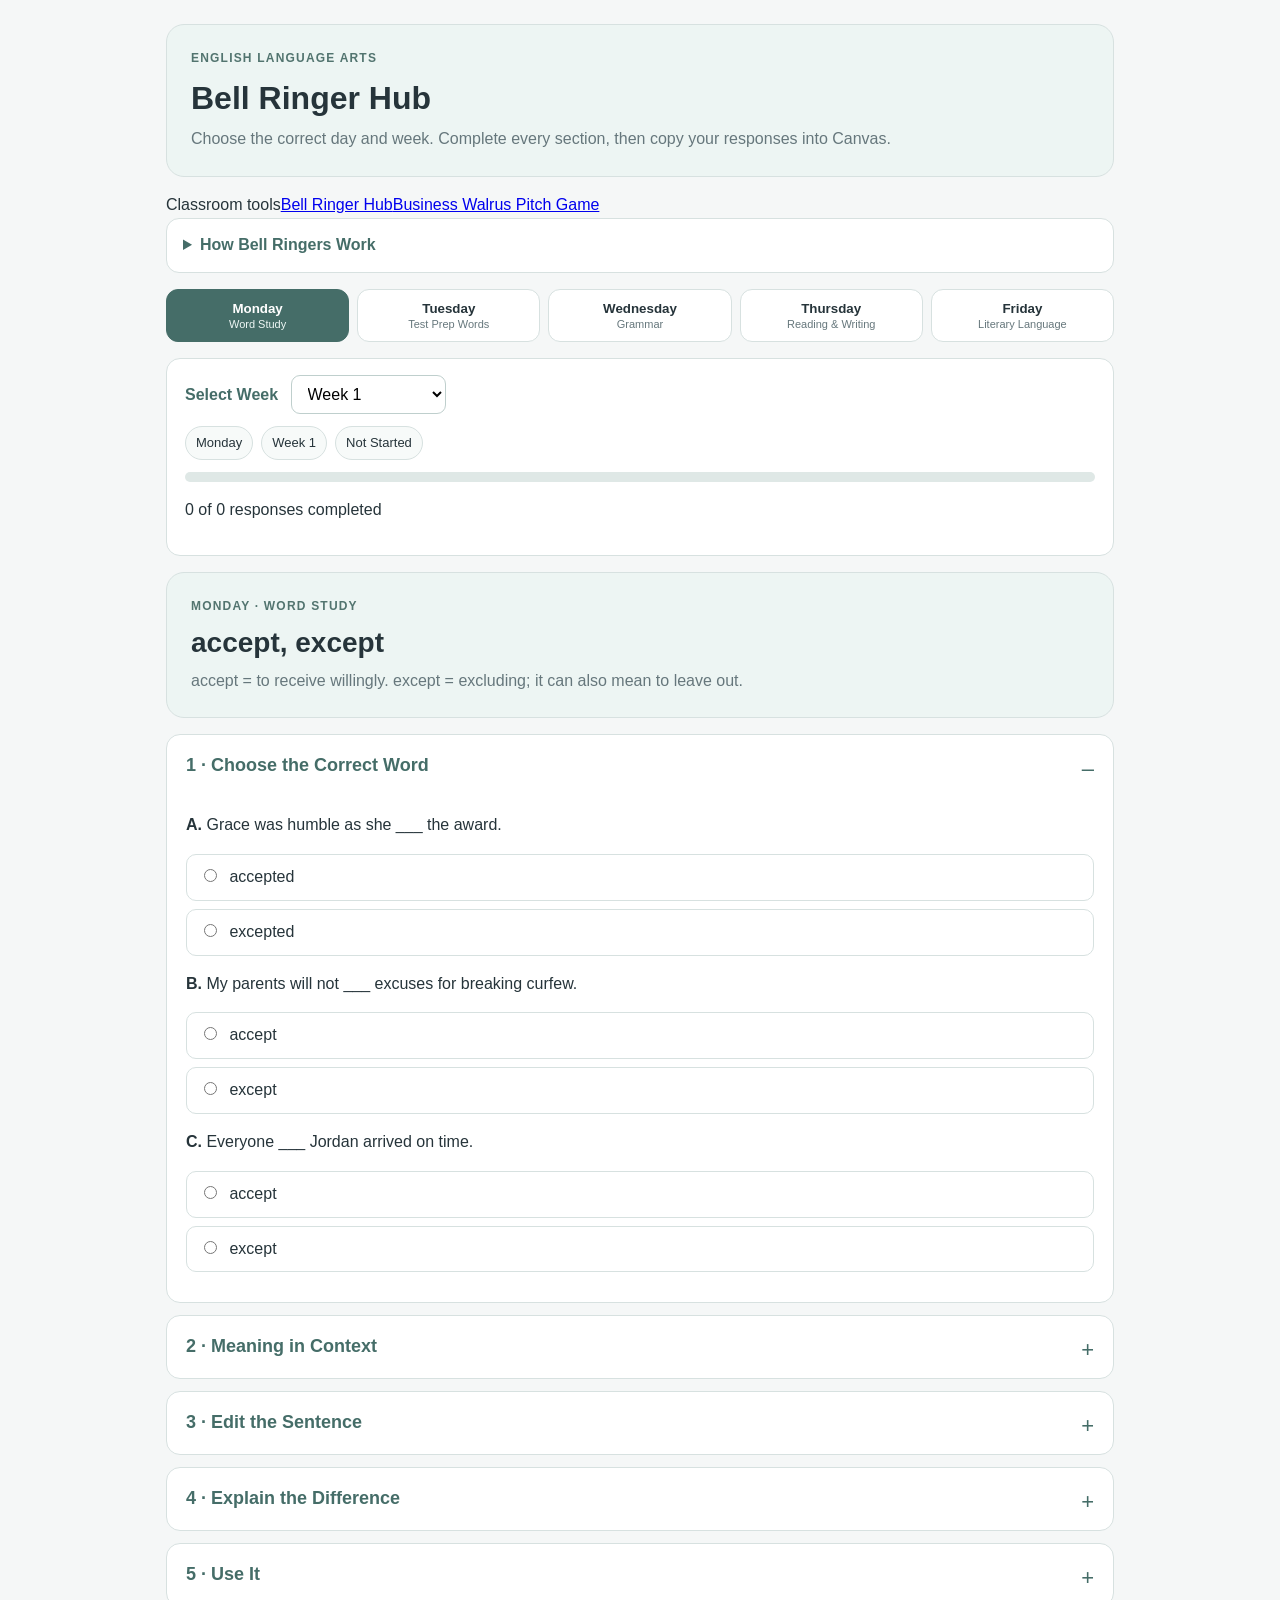
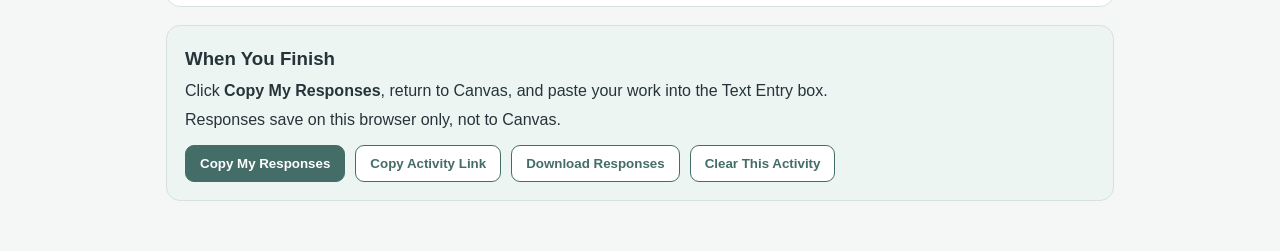
==== commit d67d2d04: "Add discoverable classroom navigation and accessible activity controls" ====
--- a/index.html
+++ b/index.html
@@ -4,7 +4,8 @@
 <meta charset="utf-8">
 <meta name="viewport" content="width=device-width,initial-scale=1">
 <title>ELA Bell Ringer Hub</title>
-<link rel="stylesheet" href="styles.css">
+<meta name="description" content="Interactive ELA bell ringers for vocabulary, grammar, reading, writing, and literary language.">
+<link rel="stylesheet" href="./styles.css">
 </head>
 <body>
 <main class="wrap">
@@ -13,6 +14,8 @@
     <h1>Bell Ringer Hub</h1>
     <p class="sub">Choose the correct day and week. Complete every section, then copy your responses into Canvas.</p>
   </section>
+
+  <nav class="toolNav" aria-label="Other classroom activities"><span class="toolNavLabel">Classroom tools</span><a class="toolNavLink active" href="./" aria-current="page">Bell Ringer Hub</a><a class="toolNavLink" href="./business-walrus/">Business Walrus Pitch Game</a></nav>
 
   <section class="intro">
     <details>
@@ -26,11 +29,11 @@
   </section>
 
   <nav class="days" aria-label="Bell ringer day">
-    <button data-day="monday">Monday<span>Word Study</span></button>
-    <button data-day="tuesday">Tuesday<span>Test Prep Words</span></button>
-    <button data-day="wednesday">Wednesday<span>Grammar</span></button>
-    <button data-day="thursday">Thursday<span>Reading &amp; Writing</span></button>
-    <button data-day="friday">Friday<span>Literary Language</span></button>
+    <button type="button" aria-pressed="false" data-day="monday">Monday<span>Word Study</span></button>
+    <button type="button" aria-pressed="false" data-day="tuesday">Tuesday<span>Test Prep Words</span></button>
+    <button type="button" aria-pressed="false" data-day="wednesday">Wednesday<span>Grammar</span></button>
+    <button type="button" aria-pressed="false" data-day="thursday">Thursday<span>Reading &amp; Writing</span></button>
+    <button type="button" aria-pressed="false" data-day="friday">Friday<span>Literary Language</span></button>
   </nav>
 
   <section class="controls">
@@ -43,7 +46,8 @@
       <span class="pill" id="weekPill">Week 1</span>
       <span class="pill" id="statusPill">Not Started</span>
     </div>
-    <div class="progressShell"><div id="progress" class="progress"></div></div>
+    <div class="progressShell" id="progressShell" role="progressbar" aria-label="Activity completion" aria-valuemin="0" aria-valuemax="100" aria-valuenow="0"><div id="progress" class="progress"></div></div>
+    <p class="progressText" id="progressText" aria-live="polite">0 of 0 responses completed</p>
   </section>
 
   <section class="activityHead">
@@ -57,18 +61,23 @@
   <section class="finish">
     <h3>When You Finish</h3>
     <p>Click <strong>Copy My Responses</strong>, return to Canvas, and paste your work into the Text Entry box.</p>
+    <p id="storageNote" class="storageNote">Responses save on this browser only, not to Canvas.</p>
     <div class="actions">
       <button id="copyBtn" type="button">Copy My Responses</button>
+      <button id="shareBtn" class="secondary" type="button">Copy Activity Link</button>
+      <button id="downloadBtn" class="secondary" type="button">Download Responses</button>
       <button id="clearBtn" class="secondary" type="button">Clear This Activity</button>
     </div>
-    <div id="toast" class="toast">Copied! Paste your responses into Canvas.</div>
+    <div id="toast" class="toast" role="status" aria-live="polite">Copied! Paste your responses into Canvas.</div>
+    <label id="copyFallbackLabel" for="copyFallback" class="copyFallbackLabel" hidden>Manual copy: select and copy the text below.</label>
+    <textarea id="copyFallback" readonly hidden aria-label="Text to copy manually"></textarea>
   </section>
 </main>
-<script src="monday.js"></script>
-<script src="tuesday.js"></script>
-<script src="wednesday.js"></script>
-<script src="thursday.js"></script>
-<script src="friday.js"></script>
-<script src="app.js"></script>
+<script src="./monday.js"></script>
+<script src="./tuesday.js"></script>
+<script src="./wednesday.js"></script>
+<script src="./thursday.js"></script>
+<script src="./friday.js"></script>
+<script src="./app.js"></script>
 </body>
 </html>
